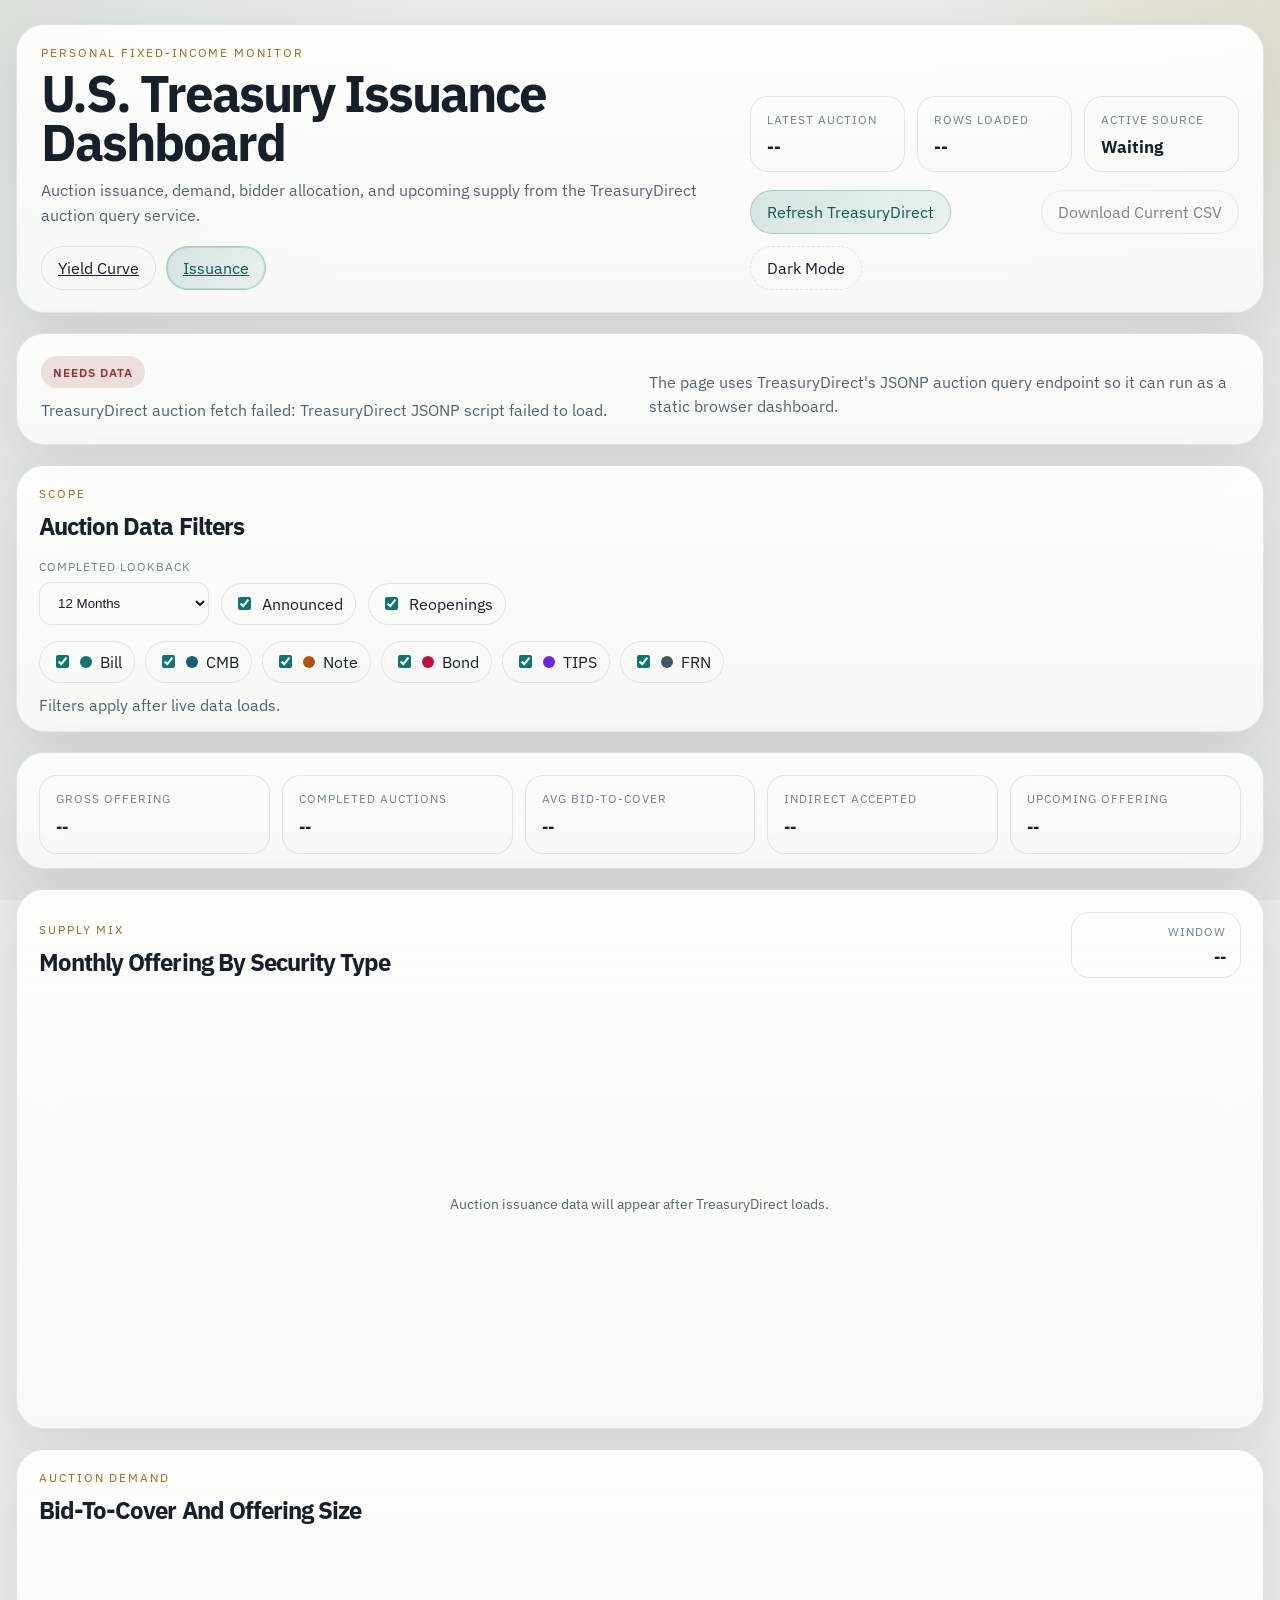
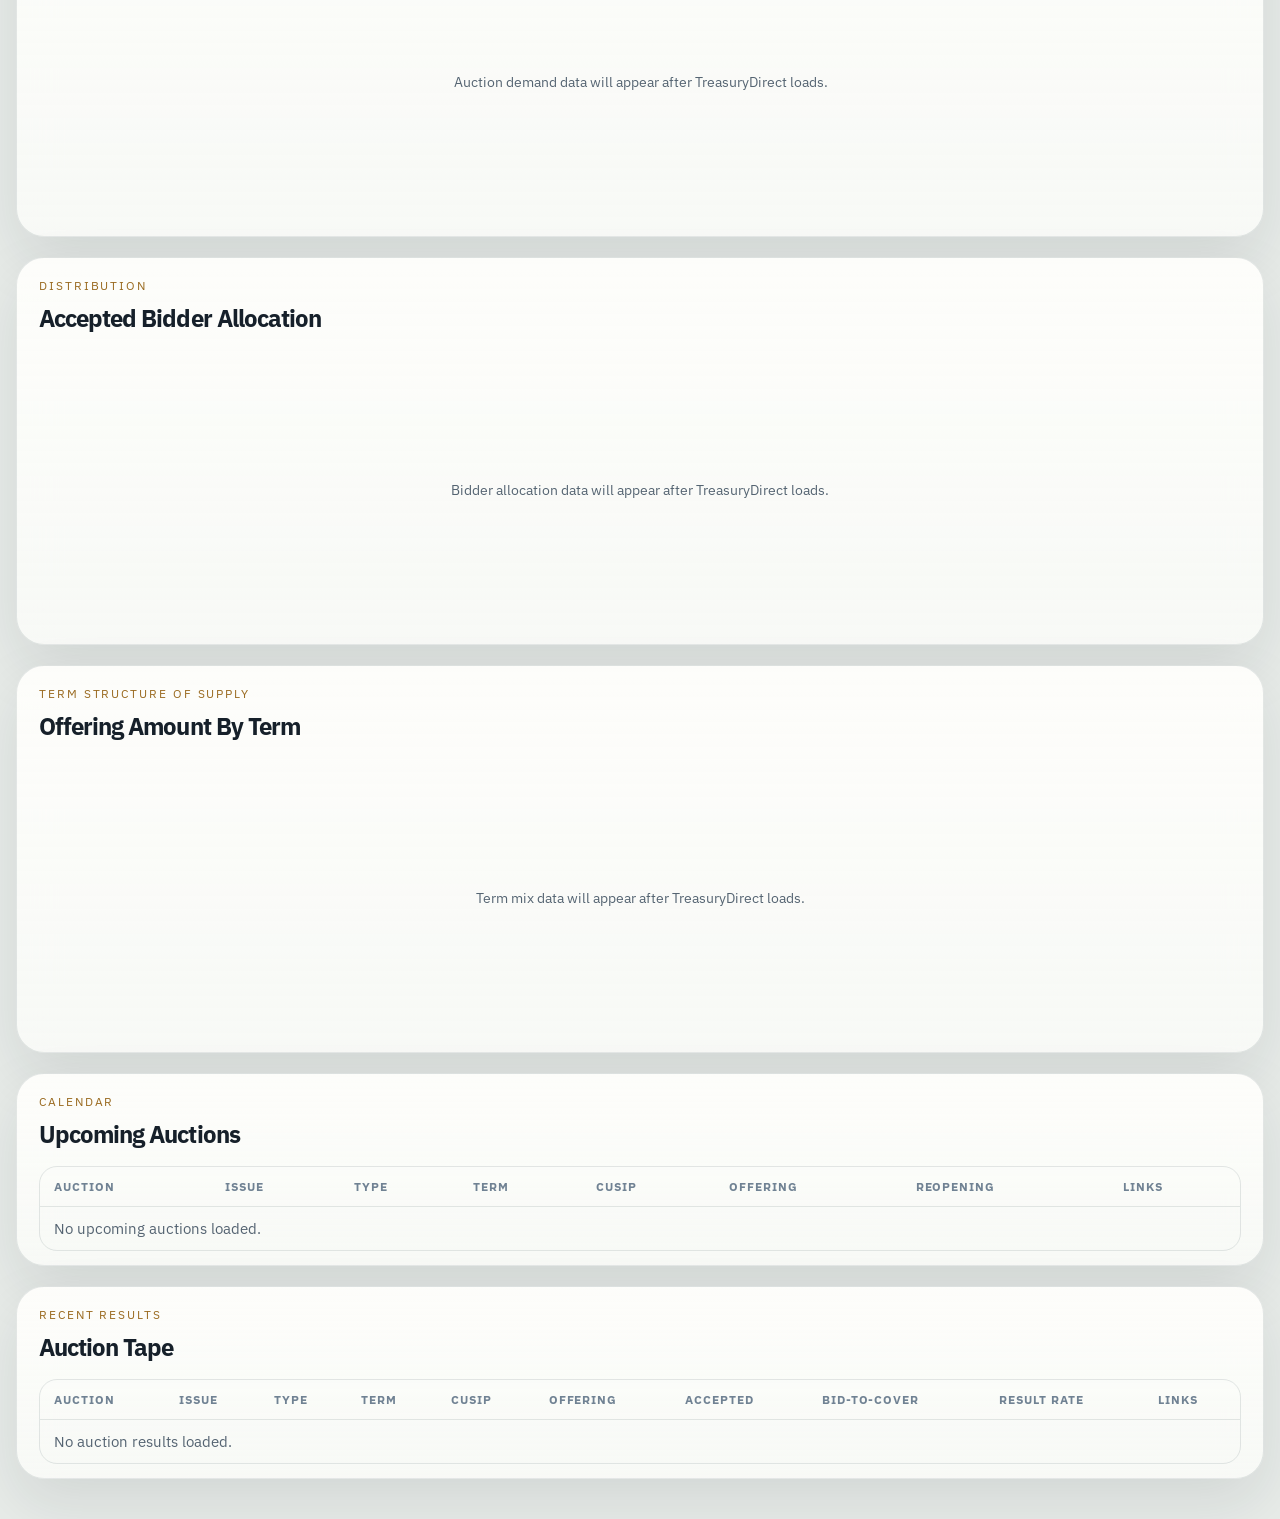
==== issuance.html @ d9eb6977 "treasury issuance page init" ====
<!doctype html>
<html lang="en" data-theme="light">
  <head>
    <meta charset="utf-8" />
    <meta name="viewport" content="width=device-width, initial-scale=1" />
    <title>U.S. Treasury Issuance Dashboard</title>
    <meta
      name="description"
      content="TreasuryDirect auction issuance dashboard with offering trends, auction demand, bidder allocation, and upcoming Treasury auctions."
    />
    <link rel="preconnect" href="https://fonts.googleapis.com" />
    <link rel="preconnect" href="https://fonts.gstatic.com" crossorigin />
    <link
      href="https://fonts.googleapis.com/css2?family=IBM+Plex+Mono:wght@400;500&family=IBM+Plex+Sans:wght@400;500;600;700&display=swap"
      rel="stylesheet"
    />
    <link rel="stylesheet" href="style.css" />
    <script src="https://cdn.plot.ly/plotly-2.35.2.min.js"></script>
    <script type="module" src="js/issuance.js"></script>
  </head>
  <body>
    <div class="app-shell">
      <header class="panel topbar">
        <div class="topbar__headline">
          <p class="eyebrow">Personal Fixed-Income Monitor</p>
          <h1>U.S. Treasury Issuance Dashboard</h1>
          <p class="topbar__description">
            Auction issuance, demand, bidder allocation, and upcoming supply
            from the TreasuryDirect auction query service.
          </p>
          <nav class="page-nav" aria-label="Dashboard pages">
            <a class="button" href="index.html">Yield Curve</a>
            <a class="button button--primary is-active" href="issuance.html" aria-current="page">
              Issuance
            </a>
          </nav>
        </div>

        <div class="topbar__rail">
          <div class="stat-grid">
            <article class="stat-card">
              <span class="stat-card__label">Latest Auction</span>
              <strong class="stat-card__value" id="latestAuctionDate">--</strong>
            </article>
            <article class="stat-card">
              <span class="stat-card__label">Rows Loaded</span>
              <strong class="stat-card__value" id="auctionRowsLoaded">--</strong>
            </article>
            <article class="stat-card">
              <span class="stat-card__label">Active Source</span>
              <strong class="stat-card__value" id="auctionActiveSource">Waiting</strong>
            </article>
          </div>

          <div class="action-row">
            <button class="button button--primary" id="refreshAuctionsBtn" type="button">
              Refresh TreasuryDirect
            </button>
            <button class="button" id="exportAuctionsBtn" type="button">
              Download Current CSV
            </button>
            <button class="button button--ghost" id="auctionThemeToggleBtn" type="button">
              Dark Mode
            </button>
          </div>
        </div>
      </header>

      <section class="panel source-panel">
        <div class="source-panel__summary">
          <div class="source-status">
            <span class="status-badge" id="auctionSourceBadge">Initializing</span>
            <p class="status-message" id="auctionStatusMessage">
              Waiting for TreasuryDirect auction data.
            </p>
          </div>

          <div class="source-actions">
            <p class="source-note" id="auctionSourceNote">
              The page uses TreasuryDirect's JSONP auction query endpoint so it
              can run as a static browser dashboard.
            </p>
          </div>
        </div>
      </section>

      <main class="dashboard-grid">
        <section class="panel panel--wide">
          <div class="panel__header">
            <div>
              <p class="eyebrow">Scope</p>
              <h2>Auction Data Filters</h2>
            </div>
          </div>

          <div class="control-strip issuance-controls">
            <label class="control-field">
              <span>Completed Lookback</span>
              <select id="issuanceLookbackSelect">
                <option value="3">3 Months</option>
                <option value="6">6 Months</option>
                <option value="12" selected>12 Months</option>
                <option value="24">2 Years</option>
                <option value="60">5 Years</option>
              </select>
            </label>

            <div class="field-cluster">
              <label class="toggle-chip">
                <input id="includeUpcomingToggle" type="checkbox" checked />
                <span>Announced</span>
              </label>
              <label class="toggle-chip">
                <input id="includeReopeningsToggle" type="checkbox" checked />
                <span>Reopenings</span>
              </label>
            </div>
          </div>

          <div class="toggle-group" id="issuanceTypeToggles"></div>
          <p class="panel__hint" id="issuanceFilterSummary">
            Filters apply after live data loads.
          </p>
        </section>

        <section class="panel panel--wide">
          <div class="summary-grid issuance-summary-grid">
            <article class="summary-card">
              <span class="summary-card__label">Gross Offering</span>
              <strong class="summary-card__value" id="periodOfferingAmount">--</strong>
            </article>
            <article class="summary-card">
              <span class="summary-card__label">Completed Auctions</span>
              <strong class="summary-card__value" id="periodAuctionCount">--</strong>
            </article>
            <article class="summary-card">
              <span class="summary-card__label">Avg Bid-To-Cover</span>
              <strong class="summary-card__value" id="averageBidToCover">--</strong>
            </article>
            <article class="summary-card">
              <span class="summary-card__label">Indirect Accepted</span>
              <strong class="summary-card__value" id="indirectShare">--</strong>
            </article>
            <article class="summary-card">
              <span class="summary-card__label">Upcoming Offering</span>
              <strong class="summary-card__value" id="upcomingOfferingAmount">--</strong>
            </article>
          </div>
        </section>

        <section class="panel panel--wide">
          <div class="panel__header">
            <div>
              <p class="eyebrow">Supply Mix</p>
              <h2>Monthly Offering By Security Type</h2>
            </div>
            <div class="panel__meta">
              <span class="panel__meta-label">Window</span>
              <strong id="issuanceWindowLabel">--</strong>
            </div>
          </div>
          <div class="chart chart--tall" id="monthlyIssuanceChart"></div>
        </section>

        <section class="panel panel--wide">
          <div class="panel__header">
            <div>
              <p class="eyebrow">Auction Demand</p>
              <h2>Bid-To-Cover And Offering Size</h2>
            </div>
          </div>
          <div class="chart chart--medium" id="bidToCoverChart"></div>
        </section>

        <section class="panel panel--wide">
          <div class="panel__header">
            <div>
              <p class="eyebrow">Distribution</p>
              <h2>Accepted Bidder Allocation</h2>
            </div>
          </div>
          <div class="chart chart--medium" id="bidderAllocationChart"></div>
        </section>

        <section class="panel panel--wide">
          <div class="panel__header">
            <div>
              <p class="eyebrow">Term Structure Of Supply</p>
              <h2>Offering Amount By Term</h2>
            </div>
          </div>
          <div class="chart chart--medium" id="termMixChart"></div>
        </section>

        <section class="panel panel--wide">
          <div class="panel__header">
            <div>
              <p class="eyebrow">Calendar</p>
              <h2>Upcoming Auctions</h2>
            </div>
          </div>
          <div class="issuance-table-wrap">
            <table class="issuance-table">
              <thead>
                <tr>
                  <th>Auction</th>
                  <th>Issue</th>
                  <th>Type</th>
                  <th>Term</th>
                  <th>CUSIP</th>
                  <th>Offering</th>
                  <th>Reopening</th>
                  <th>Links</th>
                </tr>
              </thead>
              <tbody id="upcomingAuctionsTable"></tbody>
            </table>
          </div>
        </section>

        <section class="panel panel--wide">
          <div class="panel__header">
            <div>
              <p class="eyebrow">Recent Results</p>
              <h2>Auction Tape</h2>
            </div>
          </div>
          <div class="issuance-table-wrap">
            <table class="issuance-table">
              <thead>
                <tr>
                  <th>Auction</th>
                  <th>Issue</th>
                  <th>Type</th>
                  <th>Term</th>
                  <th>CUSIP</th>
                  <th>Offering</th>
                  <th>Accepted</th>
                  <th>Bid-To-Cover</th>
                  <th>Result Rate</th>
                  <th>Links</th>
                </tr>
              </thead>
              <tbody id="recentAuctionsTable"></tbody>
            </table>
          </div>
        </section>
      </main>
    </div>
  </body>
</html>
---- style.css ----
:root {
  color-scheme: light;
  --bg: #e8ece9;
  --bg-accent: rgba(169, 184, 160, 0.22);
  --bg-warm: rgba(173, 125, 58, 0.14);
  --panel: rgba(251, 252, 249, 0.8);
  --panel-strong: rgba(255, 255, 252, 0.92);
  --panel-border: rgba(26, 47, 61, 0.11);
  --text: #16202a;
  --text-muted: #556472;
  --text-soft: #708293;
  --accent: #0f766e;
  --accent-strong: #0b5b56;
  --accent-warm: #9a6a20;
  --danger: #9a2f2f;
  --success: #17643e;
  --shadow: 0 24px 60px rgba(23, 32, 43, 0.1);
  --radius-lg: 28px;
  --radius-md: 18px;
  --radius-sm: 12px;
  --font-sans: "IBM Plex Sans", "Segoe UI", sans-serif;
  --font-mono: "IBM Plex Mono", "SFMono-Regular", monospace;
}

[data-theme="dark"] {
  color-scheme: dark;
  --bg: #091018;
  --bg-accent: rgba(15, 118, 110, 0.18);
  --bg-warm: rgba(170, 114, 28, 0.15);
  --panel: rgba(17, 28, 38, 0.8);
  --panel-strong: rgba(20, 33, 44, 0.92);
  --panel-border: rgba(125, 146, 169, 0.16);
  --text: #edf4f7;
  --text-muted: #a9bac7;
  --text-soft: #7f93a5;
  --accent: #2bb9b0;
  --accent-strong: #35d1c7;
  --accent-warm: #d7a74a;
  --danger: #f0837d;
  --success: #5fd095;
  --shadow: 0 22px 60px rgba(0, 0, 0, 0.28);
}

*,
*::before,
*::after {
  box-sizing: border-box;
}

html,
body {
  min-height: 100%;
}

body {
  margin: 0;
  font-family: var(--font-sans);
  color: var(--text);
  background:
    radial-gradient(circle at top left, var(--bg-accent), transparent 28%),
    radial-gradient(circle at top right, var(--bg-warm), transparent 24%),
    linear-gradient(180deg, rgba(255, 255, 255, 0.02), rgba(0, 0, 0, 0.03)),
    var(--bg);
  background-attachment: fixed;
}

button,
input {
  font: inherit;
}

.visually-hidden {
  position: absolute;
  width: 1px;
  height: 1px;
  padding: 0;
  margin: -1px;
  overflow: hidden;
  clip: rect(0, 0, 0, 0);
  white-space: nowrap;
  border: 0;
}

.app-shell {
  width: min(1600px, calc(100vw - 32px));
  margin: 24px auto 40px;
}

.dashboard-grid {
  display: grid;
  grid-template-columns: repeat(12, minmax(0, 1fr));
  gap: 20px;
}

.panel {
  background: linear-gradient(180deg, var(--panel-strong), var(--panel));
  border: 1px solid var(--panel-border);
  border-radius: var(--radius-lg);
  box-shadow: var(--shadow);
  backdrop-filter: blur(20px);
}

.panel--wide {
  grid-column: span 12;
  padding: 22px 22px 14px;
}

.topbar,
.source-panel {
  padding: 22px 24px;
  margin-bottom: 20px;
}

.topbar {
  display: grid;
  grid-template-columns: minmax(0, 1.4fr) minmax(0, 1fr);
  gap: 24px;
  align-items: end;
}

.topbar__headline h1,
.panel__header h2 {
  margin: 0;
  letter-spacing: -0.04em;
}

.topbar__headline h1 {
  font-size: clamp(2rem, 4vw, 3.45rem);
  line-height: 0.95;
}

.topbar__description,
.panel__hint,
.status-message,
.source-note {
  color: var(--text-muted);
}

.topbar__description {
  max-width: 52rem;
  margin: 12px 0 0;
  font-size: 1rem;
  line-height: 1.55;
}

.page-nav {
  display: flex;
  flex-wrap: wrap;
  gap: 10px;
  margin-top: 18px;
}

.topbar__rail {
  display: grid;
  gap: 18px;
}

.eyebrow {
  margin: 0 0 10px;
  font-size: 0.75rem;
  line-height: 1;
  letter-spacing: 0.16em;
  text-transform: uppercase;
  color: var(--accent-warm);
}

.stat-grid {
  display: grid;
  grid-template-columns: repeat(3, minmax(0, 1fr));
  gap: 12px;
}

.stat-card {
  padding: 14px 16px;
  border-radius: var(--radius-md);
  border: 1px solid var(--panel-border);
  background: rgba(255, 255, 255, 0.04);
}

.stat-card__label,
.panel__meta-label,
.control-field span,
.spread-card__label,
.spread-card__subvalue {
  display: block;
  color: var(--text-soft);
}

.stat-card__label,
.panel__meta-label,
.spread-card__subvalue {
  font-size: 0.78rem;
  letter-spacing: 0.08em;
  text-transform: uppercase;
}

.stat-card__value {
  display: inline-block;
  margin-top: 10px;
  font-size: 1.05rem;
  line-height: 1.2;
}

.action-row,
.control-strip,
.source-panel__summary {
  display: flex;
  gap: 12px;
  flex-wrap: wrap;
  align-items: center;
  justify-content: space-between;
}

.source-panel__summary {
  gap: 18px;
}

.control-strip--history {
  margin: 10px 0 8px;
}

.history-axis-window {
  display: grid;
  grid-template-columns: repeat(auto-fit, minmax(220px, 1fr));
  gap: 12px;
  align-items: end;
  margin-bottom: 10px;
}

.control-field--slider {
  display: grid;
  gap: 8px;
}

.control-field--slider strong {
  font-size: 0.92rem;
  color: var(--text);
}

.control-field--slider input[type="range"] {
  width: 100%;
}

.source-status {
  min-width: 280px;
  flex: 1;
}

.source-actions {
  display: flex;
  gap: 16px;
  align-items: center;
  flex-wrap: wrap;
  justify-content: flex-end;
  flex: 1;
}

.status-badge {
  display: inline-flex;
  align-items: center;
  gap: 8px;
  border-radius: 999px;
  padding: 8px 12px;
  background: rgba(15, 118, 110, 0.12);
  color: var(--accent-strong);
  font-size: 0.78rem;
  font-weight: 600;
  letter-spacing: 0.08em;
  text-transform: uppercase;
}

.status-badge.is-warning {
  background: rgba(154, 106, 32, 0.14);
  color: var(--accent-warm);
}

.status-badge.is-error {
  background: rgba(154, 47, 47, 0.14);
  color: var(--danger);
}

.status-message,
.source-note,
.panel__hint {
  margin: 10px 0 0;
  line-height: 1.5;
}

.dropzone {
  margin-top: 18px;
  padding: 16px 18px;
  border: 1px dashed rgba(15, 118, 110, 0.35);
  border-radius: var(--radius-md);
  background: rgba(15, 118, 110, 0.05);
  color: var(--text-muted);
  text-align: center;
  transition:
    transform 180ms ease,
    background 180ms ease,
    border-color 180ms ease;
}

.dropzone.is-active {
  transform: translateY(-2px);
  background: rgba(15, 118, 110, 0.1);
  border-color: var(--accent);
}

.button,
.file-trigger,
.chip-button {
  display: inline-flex;
  align-items: center;
  justify-content: center;
  border-radius: 999px;
  border: 1px solid var(--panel-border);
  padding: 11px 16px;
  background: rgba(255, 255, 255, 0.06);
  color: var(--text);
  cursor: pointer;
  transition:
    transform 160ms ease,
    border-color 160ms ease,
    background 160ms ease,
    color 160ms ease;
}

.button:hover,
.file-trigger:hover,
.chip-button:hover,
.button:focus-visible,
.file-trigger:focus-visible,
.chip-button:focus-visible {
  transform: translateY(-1px);
  border-color: rgba(15, 118, 110, 0.34);
  outline: none;
}

.button--primary {
  border-color: rgba(15, 118, 110, 0.25);
  background: linear-gradient(135deg, rgba(15, 118, 110, 0.16), rgba(15, 118, 110, 0.06));
  color: var(--accent-strong);
}

.button.is-active {
  box-shadow: inset 0 0 0 1px rgba(15, 118, 110, 0.18);
}

.button--ghost {
  border-style: dashed;
}

.button:disabled {
  opacity: 0.55;
  cursor: not-allowed;
  transform: none;
}

.chip-button {
  padding: 9px 14px;
  font-size: 0.94rem;
}

.chip-button.is-active {
  background: rgba(15, 118, 110, 0.14);
  border-color: rgba(15, 118, 110, 0.32);
  color: var(--accent-strong);
}

.panel__header {
  display: flex;
  gap: 16px;
  justify-content: space-between;
  align-items: end;
  margin-bottom: 16px;
}

.panel__meta {
  padding: 10px 14px;
  border-radius: var(--radius-md);
  border: 1px solid var(--panel-border);
  min-width: 170px;
  text-align: right;
}

.panel__meta strong {
  display: block;
  margin-top: 8px;
  font-size: 1rem;
}

.control-strip {
  justify-content: flex-start;
  margin-bottom: 16px;
}

.control-field {
  display: grid;
  gap: 8px;
  min-width: 170px;
}

.control-field span {
  font-size: 0.78rem;
  letter-spacing: 0.08em;
  text-transform: uppercase;
}

.control-field input,
.control-field select {
  width: 100%;
  padding: 12px 14px;
  border-radius: var(--radius-sm);
  border: 1px solid var(--panel-border);
  background: rgba(255, 255, 255, 0.04);
  color: var(--text);
}

.field-cluster {
  display: flex;
  gap: 12px;
  flex-wrap: wrap;
  align-items: end;
}

.issuance-controls {
  align-items: end;
}

.summary-grid {
  display: grid;
  grid-template-columns: repeat(5, minmax(0, 1fr));
  gap: 12px;
  margin: 14px 0 18px;
}

.summary-card {
  padding: 14px 16px;
  border-radius: var(--radius-md);
  border: 1px solid var(--panel-border);
  background: rgba(255, 255, 255, 0.04);
}

.summary-card--wide {
  grid-column: span 2;
}

.summary-card__label {
  display: block;
  color: var(--text-soft);
  font-size: 0.78rem;
  letter-spacing: 0.08em;
  text-transform: uppercase;
}

.summary-card__value {
  display: block;
  margin-top: 10px;
  font-size: 0.98rem;
  line-height: 1.45;
}

.issuance-summary-grid {
  margin: 0;
}

.debug-panel {
  margin-top: 18px;
  border: 1px solid var(--panel-border);
  border-radius: var(--radius-md);
  background: rgba(255, 255, 255, 0.03);
}

.debug-panel summary {
  cursor: pointer;
  padding: 14px 16px;
  color: var(--text-muted);
  font-weight: 600;
  list-style: none;
}

.debug-panel[open] summary {
  border-bottom: 1px solid var(--panel-border);
}

.debug-panel .validation-list {
  margin: 0;
  padding: 16px 18px 18px 34px;
}

.preset-grid,
.toggle-group,
.button-group,
.overlay-pills {
  display: flex;
  flex-wrap: wrap;
  gap: 10px;
}

.preset-grid {
  margin-bottom: 14px;
}

.overlay-pills {
  min-height: 34px;
  margin-bottom: 10px;
}

.overlay-pill {
  display: inline-flex;
  align-items: center;
  gap: 8px;
  padding: 8px 12px;
  border-radius: 999px;
  border: 1px solid var(--panel-border);
  background: rgba(255, 255, 255, 0.05);
  color: var(--text);
}

.overlay-pill button {
  border: 0;
  background: transparent;
  color: var(--text-soft);
  cursor: pointer;
  padding: 0;
}

.chart {
  width: 100%;
  min-height: 280px;
}

.chart--tall {
  min-height: 420px;
}

.chart--medium {
  min-height: 280px;
}

.chart--short {
  min-height: 240px;
}

.chart--spark {
  min-height: 94px;
}

.chart--heatmap {
  min-height: 640px;
}

.difference-chart {
  margin-top: 10px;
  border-top: 1px solid var(--panel-border);
  padding-top: 14px;
}

.spread-grid {
  display: grid;
  grid-template-columns: repeat(3, minmax(0, 1fr));
  gap: 18px;
}

.spread-card {
  padding: 18px;
  border-radius: var(--radius-md);
  border: 1px solid var(--panel-border);
  background: rgba(255, 255, 255, 0.04);
}

.spread-card__label {
  margin: 0 0 12px;
}

.spread-card__value {
  display: block;
  margin-bottom: 4px;
  font-size: clamp(1.7rem, 3vw, 2.2rem);
  line-height: 1;
  letter-spacing: -0.04em;
}

.spread-card.is-positive .spread-card__value {
  color: var(--success);
}

.spread-card.is-negative .spread-card__value {
  color: var(--danger);
}

.stacked-charts {
  display: grid;
  gap: 14px;
}

.validation-list {
  margin: 14px 0 0;
  padding-left: 18px;
  color: var(--text-muted);
}

.validation-list li + li {
  margin-top: 8px;
}

.validation-list strong {
  color: var(--text);
}

#pcaControlMessage[hidden] {
  display: none;
}

.toggle-chip {
  display: inline-flex;
  align-items: center;
  gap: 8px;
  padding: 10px 12px;
  border-radius: 999px;
  border: 1px solid var(--panel-border);
  background: rgba(255, 255, 255, 0.04);
  color: var(--text);
}

.toggle-chip input {
  accent-color: var(--accent);
}

.type-swatch {
  width: 0.75rem;
  height: 0.75rem;
  flex: 0 0 0.75rem;
  border-radius: 50%;
  box-shadow: 0 0 0 1px rgba(255, 255, 255, 0.45);
}

.issuance-table-wrap {
  width: 100%;
  overflow-x: auto;
  border: 1px solid var(--panel-border);
  border-radius: var(--radius-md);
}

.issuance-table {
  width: 100%;
  min-width: 920px;
  border-collapse: collapse;
  font-size: 0.92rem;
}

.issuance-table th,
.issuance-table td {
  padding: 12px 14px;
  border-bottom: 1px solid var(--panel-border);
  text-align: left;
  vertical-align: top;
  white-space: nowrap;
}

.issuance-table th {
  color: var(--text-soft);
  font-size: 0.74rem;
  letter-spacing: 0.08em;
  text-transform: uppercase;
  background: rgba(255, 255, 255, 0.04);
}

.issuance-table tr:last-child td {
  border-bottom: 0;
}

.mono-cell {
  font-family: var(--font-mono);
  font-size: 0.86rem;
}

.table-link-group {
  display: inline-flex;
  gap: 10px;
}

.table-link-group a {
  color: var(--accent-strong);
  text-decoration: none;
  font-weight: 600;
}

.table-link-group a:hover,
.table-link-group a:focus-visible {
  text-decoration: underline;
}

.empty-table-cell {
  color: var(--text-muted);
  text-align: center;
}

@media (max-width: 1180px) {
  .topbar {
    grid-template-columns: 1fr;
  }

  .spread-grid,
  .issuance-summary-grid {
    grid-template-columns: 1fr;
  }
}

@media (max-width: 720px) {
  .app-shell {
    width: min(100vw - 20px, 1600px);
    margin: 10px auto 24px;
  }

  .panel--wide,
  .topbar,
  .source-panel {
    padding: 18px;
  }

  .stat-grid {
    grid-template-columns: 1fr;
  }

  .control-field {
    min-width: 100%;
  }

  .field-cluster {
    width: 100%;
  }

  .summary-grid {
    grid-template-columns: 1fr;
  }

  .summary-card--wide {
    grid-column: auto;
  }

  .panel__header {
    flex-direction: column;
    align-items: start;
  }

  .panel__meta {
    width: 100%;
    text-align: left;
  }

  .action-row,
  .control-strip,
  .source-panel__summary,
  .source-actions {
    align-items: stretch;
  }

  .button,
  .file-trigger {
    width: 100%;
  }

  .page-nav {
    align-items: stretch;
  }

  .page-nav .button {
    flex: 1 1 100%;
  }

  .issuance-table {
    font-size: 0.86rem;
  }
}
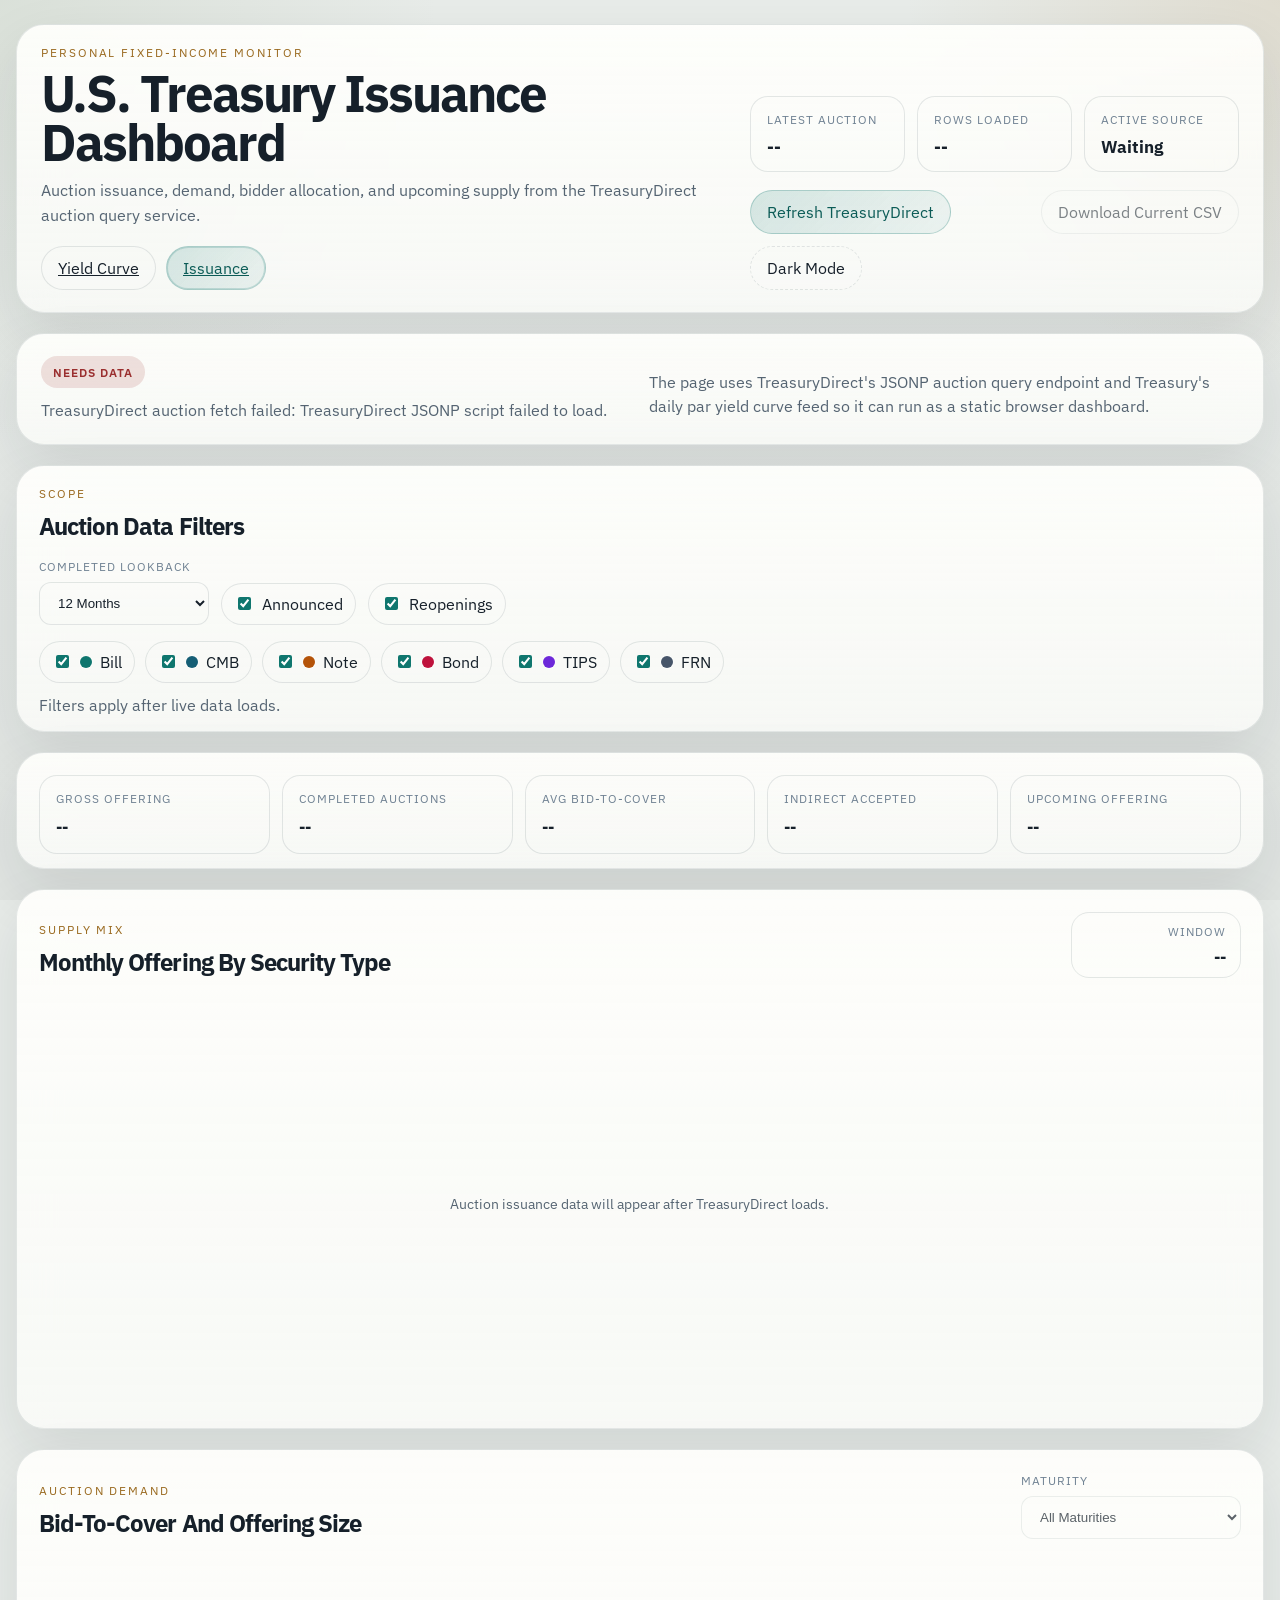
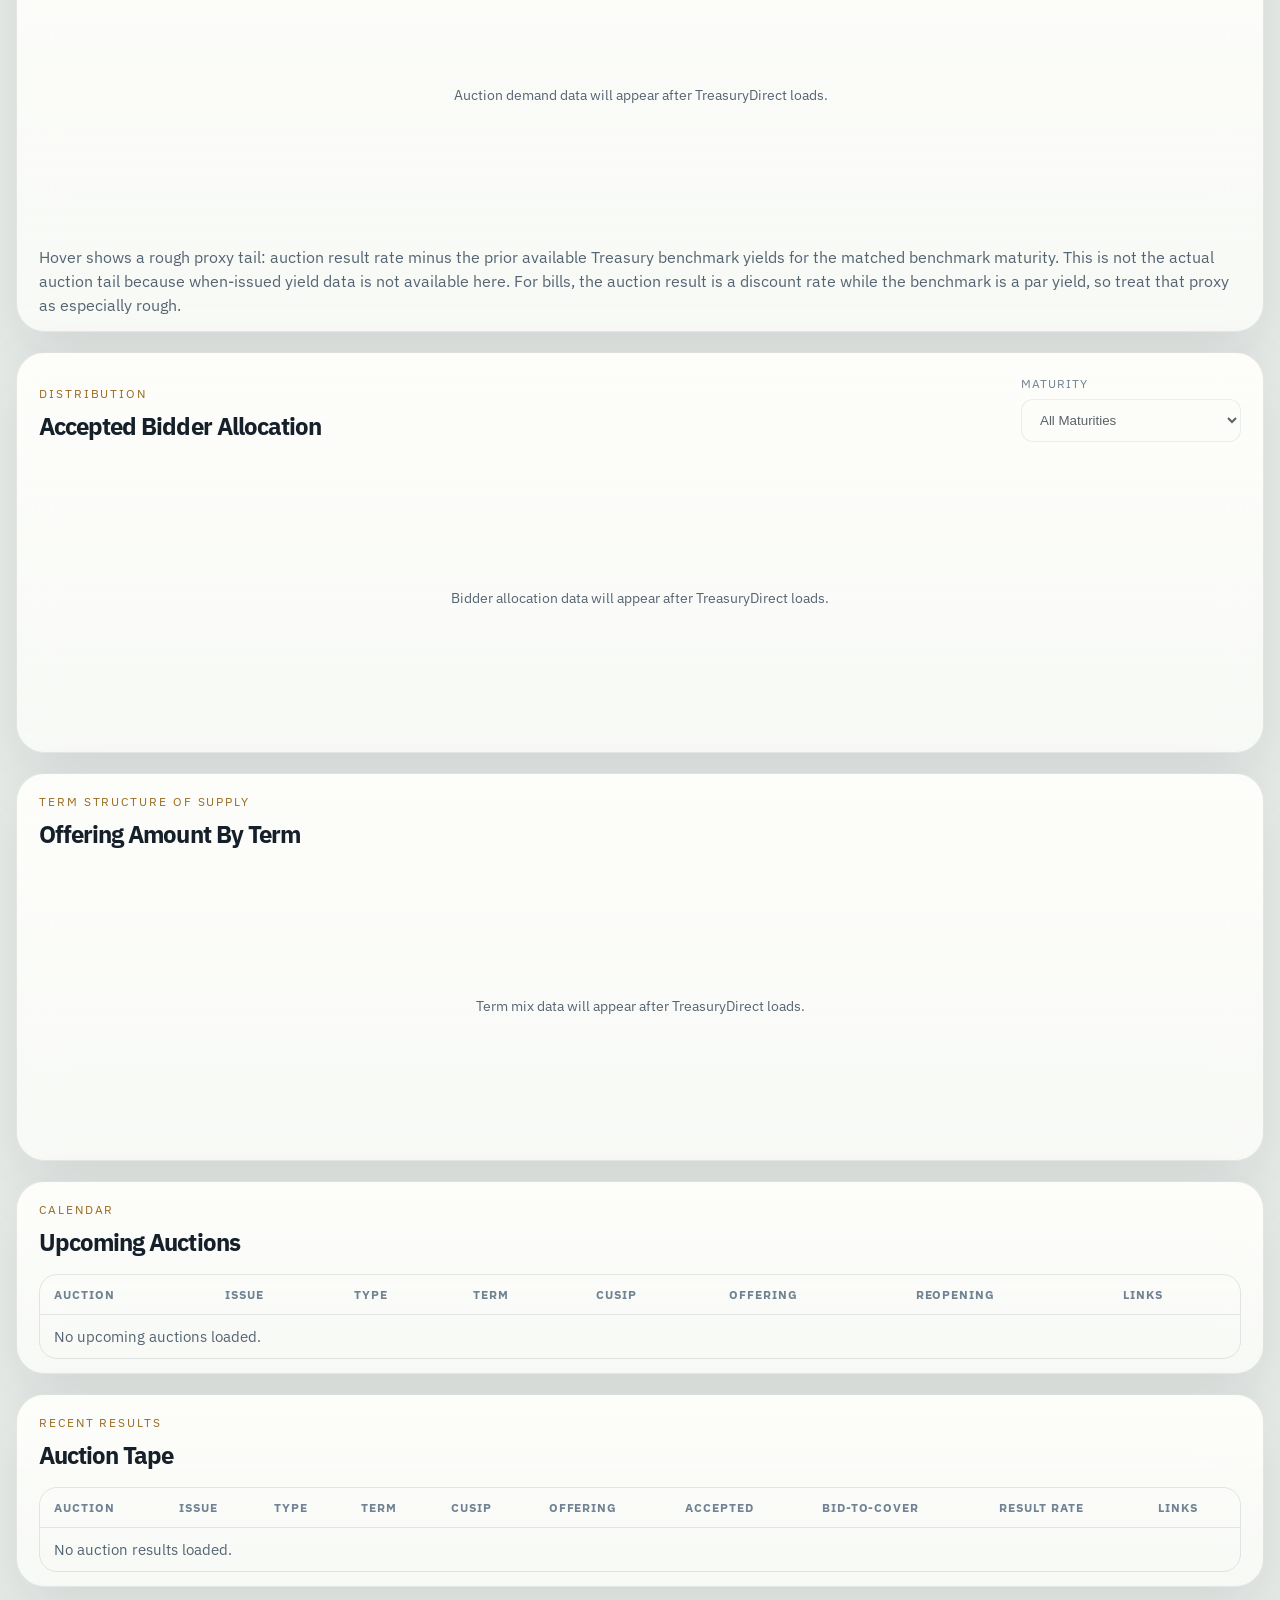
==== commit 45635fe2: "issuance maturity filter + proxy tail" ====
--- a/issuance.html
+++ b/issuance.html
@@ -16,7 +16,7 @@
     />
     <link rel="stylesheet" href="style.css" />
     <script src="https://cdn.plot.ly/plotly-2.35.2.min.js"></script>
-    <script type="module" src="js/issuance.js"></script>
+    <script type="module" src="js/issuance.js?v=20260604-allocation-polish"></script>
   </head>
   <body>
     <div class="app-shell">
@@ -77,8 +77,9 @@
 
           <div class="source-actions">
             <p class="source-note" id="auctionSourceNote">
-              The page uses TreasuryDirect's JSONP auction query endpoint so it
-              can run as a static browser dashboard.
+              The page uses TreasuryDirect's JSONP auction query endpoint and
+              Treasury's daily par yield curve feed so it can run as a static
+              browser dashboard.
             </p>
           </div>
         </div>
@@ -168,8 +169,18 @@
               <p class="eyebrow">Auction Demand</p>
               <h2>Bid-To-Cover And Offering Size</h2>
             </div>
+            <label class="control-field control-field--compact">
+              <span>Maturity</span>
+              <select id="auctionDemandMaturitySelect">
+                <option value="all">All Maturities</option>
+              </select>
+            </label>
           </div>
           <div class="chart chart--medium" id="bidToCoverChart"></div>
+          <p class="panel__hint" id="auctionDemandProxyNote">
+            Proxy tail appears after benchmark yields load. It is not the actual
+            auction tail because when-issued yield data is not available here.
+          </p>
         </section>
 
         <section class="panel panel--wide">
@@ -178,6 +189,12 @@
               <p class="eyebrow">Distribution</p>
               <h2>Accepted Bidder Allocation</h2>
             </div>
+            <label class="control-field control-field--compact">
+              <span>Maturity</span>
+              <select id="bidderAllocationMaturitySelect">
+                <option value="all">All Maturities</option>
+              </select>
+            </label>
           </div>
           <div class="chart chart--medium" id="bidderAllocationChart"></div>
         </section>
--- a/style.css
+++ b/style.css
@@ -181,14 +181,16 @@
 .panel__meta-label,
 .control-field span,
 .spread-card__label,
-.spread-card__subvalue {
+.spread-card__subvalue,
+.spread-card__change {
   display: block;
   color: var(--text-soft);
 }
 
 .stat-card__label,
 .panel__meta-label,
-.spread-card__subvalue {
+.spread-card__subvalue,
+.spread-card__change {
   font-size: 0.78rem;
   letter-spacing: 0.08em;
   text-transform: uppercase;
@@ -400,6 +402,10 @@
   min-width: 170px;
 }
 
+.control-field--compact {
+  min-width: 220px;
+}
+
 .control-field span {
   font-size: 0.78rem;
   letter-spacing: 0.08em;
@@ -562,6 +568,11 @@
   gap: 18px;
 }
 
+.spread-controls {
+  align-items: end;
+  margin-bottom: 10px;
+}
+
 .spread-card {
   padding: 18px;
   border-radius: var(--radius-md);
@@ -569,8 +580,16 @@
   background: rgba(255, 255, 255, 0.04);
 }
 
+.spread-card__header {
+  display: flex;
+  align-items: flex-start;
+  justify-content: space-between;
+  gap: 12px;
+  margin-bottom: 12px;
+}
+
 .spread-card__label {
-  margin: 0 0 12px;
+  margin: 0;
 }
 
 .spread-card__value {
@@ -587,6 +606,39 @@
 
 .spread-card.is-negative .spread-card__value {
   color: var(--danger);
+}
+
+.spread-card__change {
+  margin: 8px 0 0;
+  font-weight: 600;
+}
+
+.spread-card__change.is-positive {
+  color: var(--success);
+}
+
+.spread-card__change.is-negative {
+  color: var(--danger);
+}
+
+.spread-card__remove {
+  padding: 0;
+  border: 0;
+  background: transparent;
+  color: var(--text-muted);
+  font: inherit;
+  font-size: 0.82rem;
+  cursor: pointer;
+}
+
+.spread-card__remove:hover,
+.spread-card__remove:focus-visible {
+  color: var(--accent-strong);
+  text-decoration: underline;
+}
+
+.spread-grid__empty {
+  grid-column: 1 / -1;
 }
 
 .stacked-charts {
